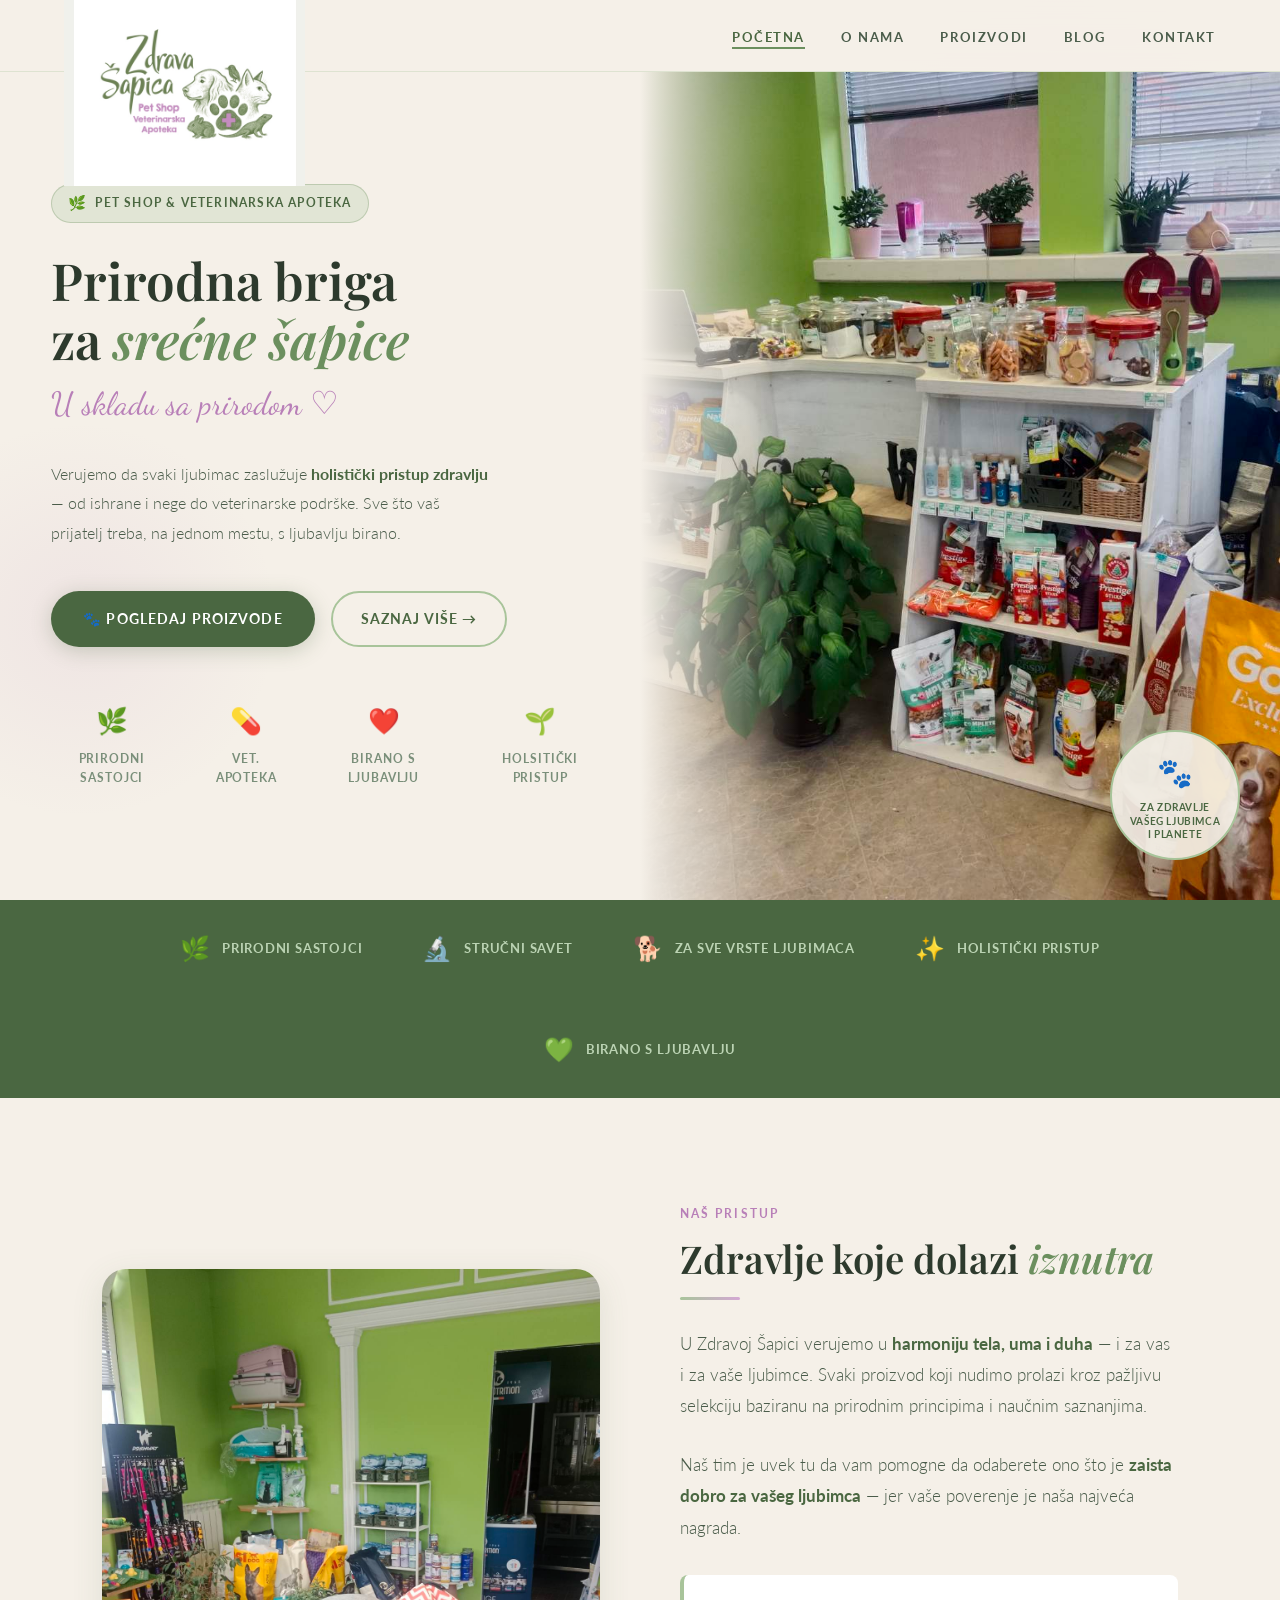
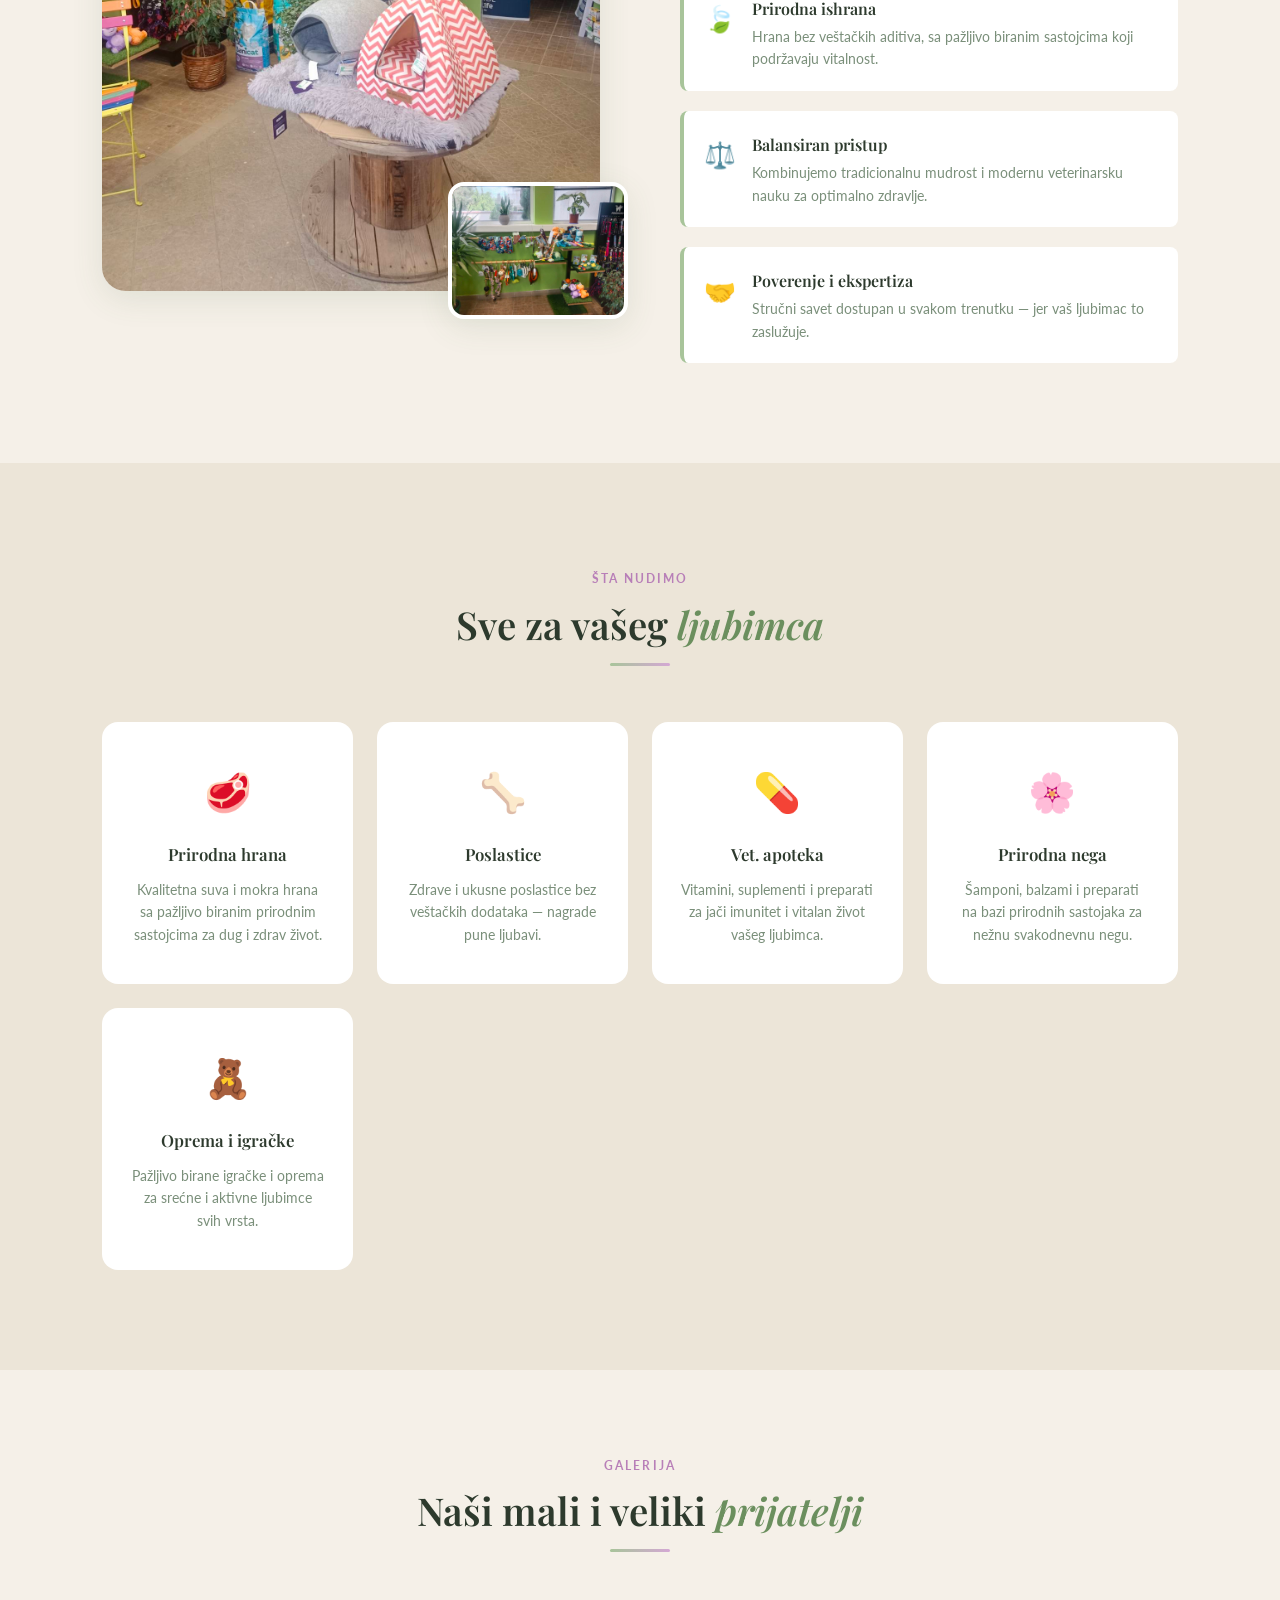
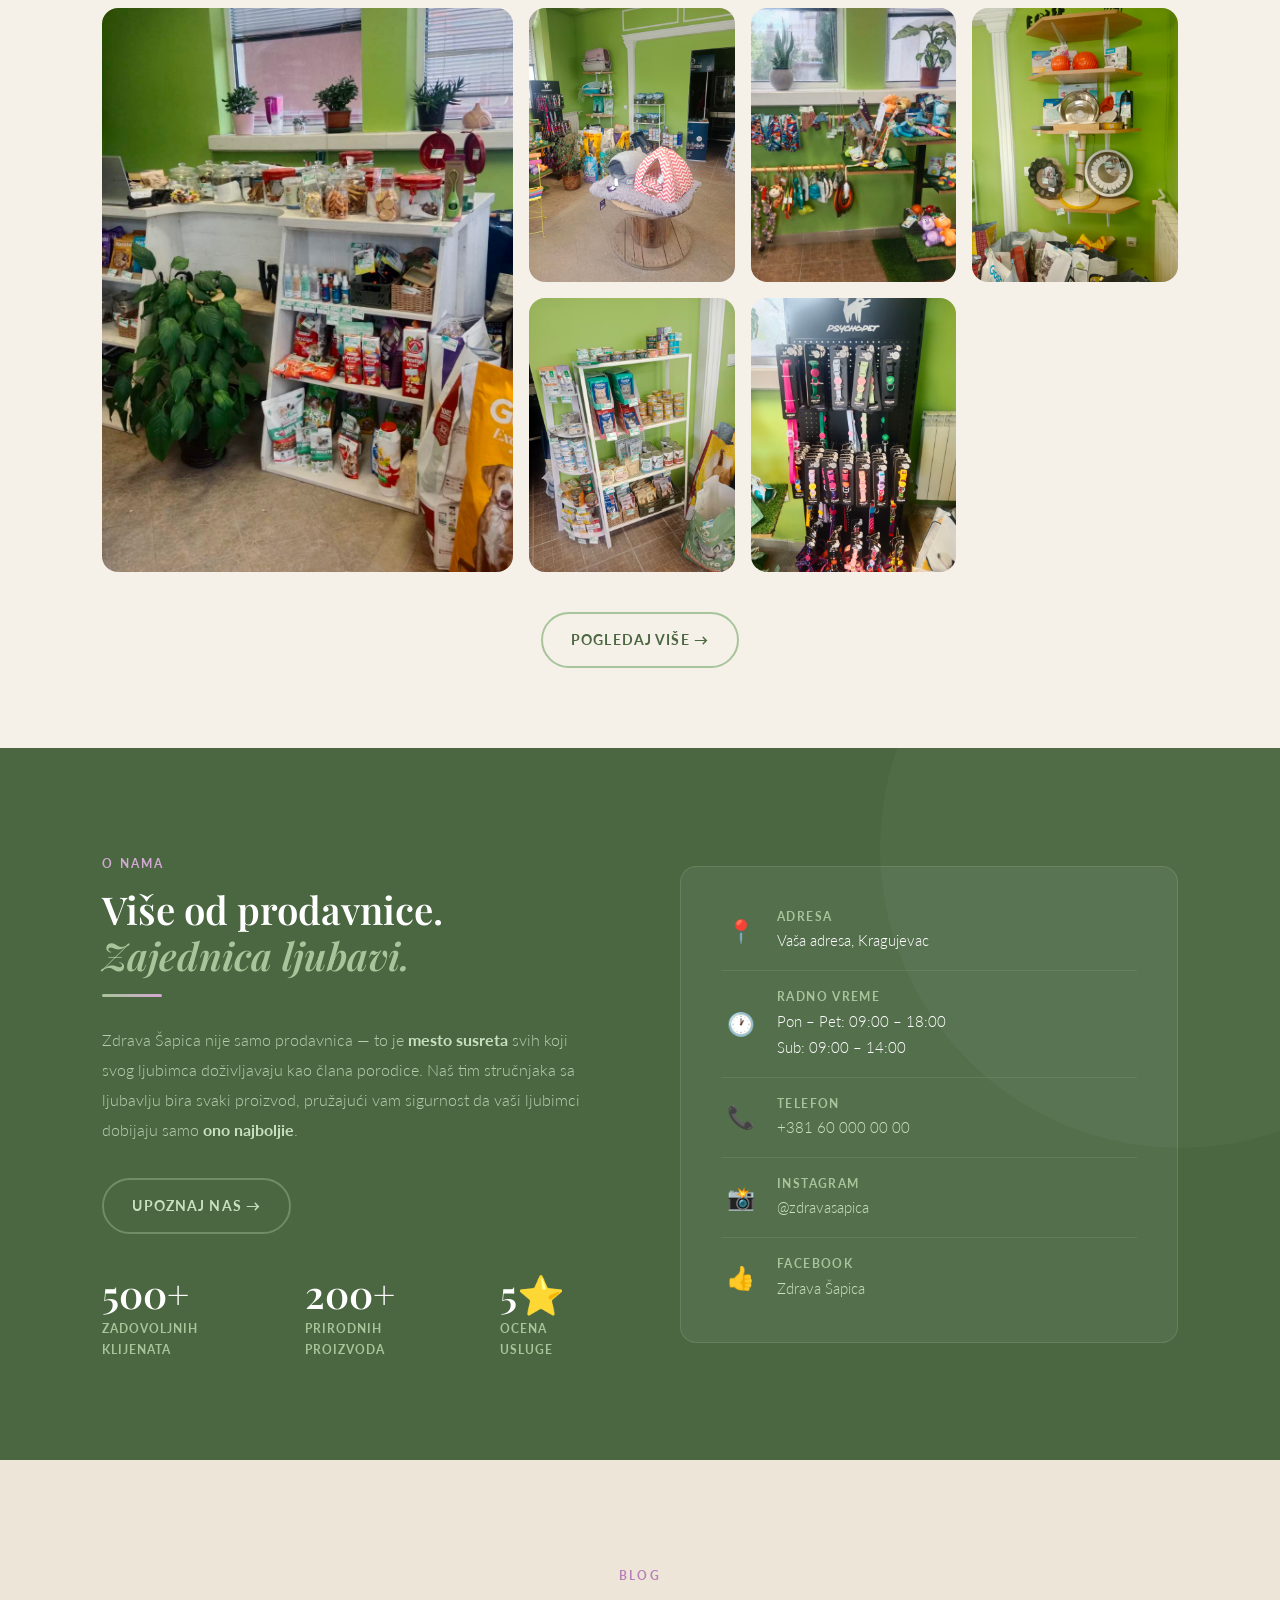
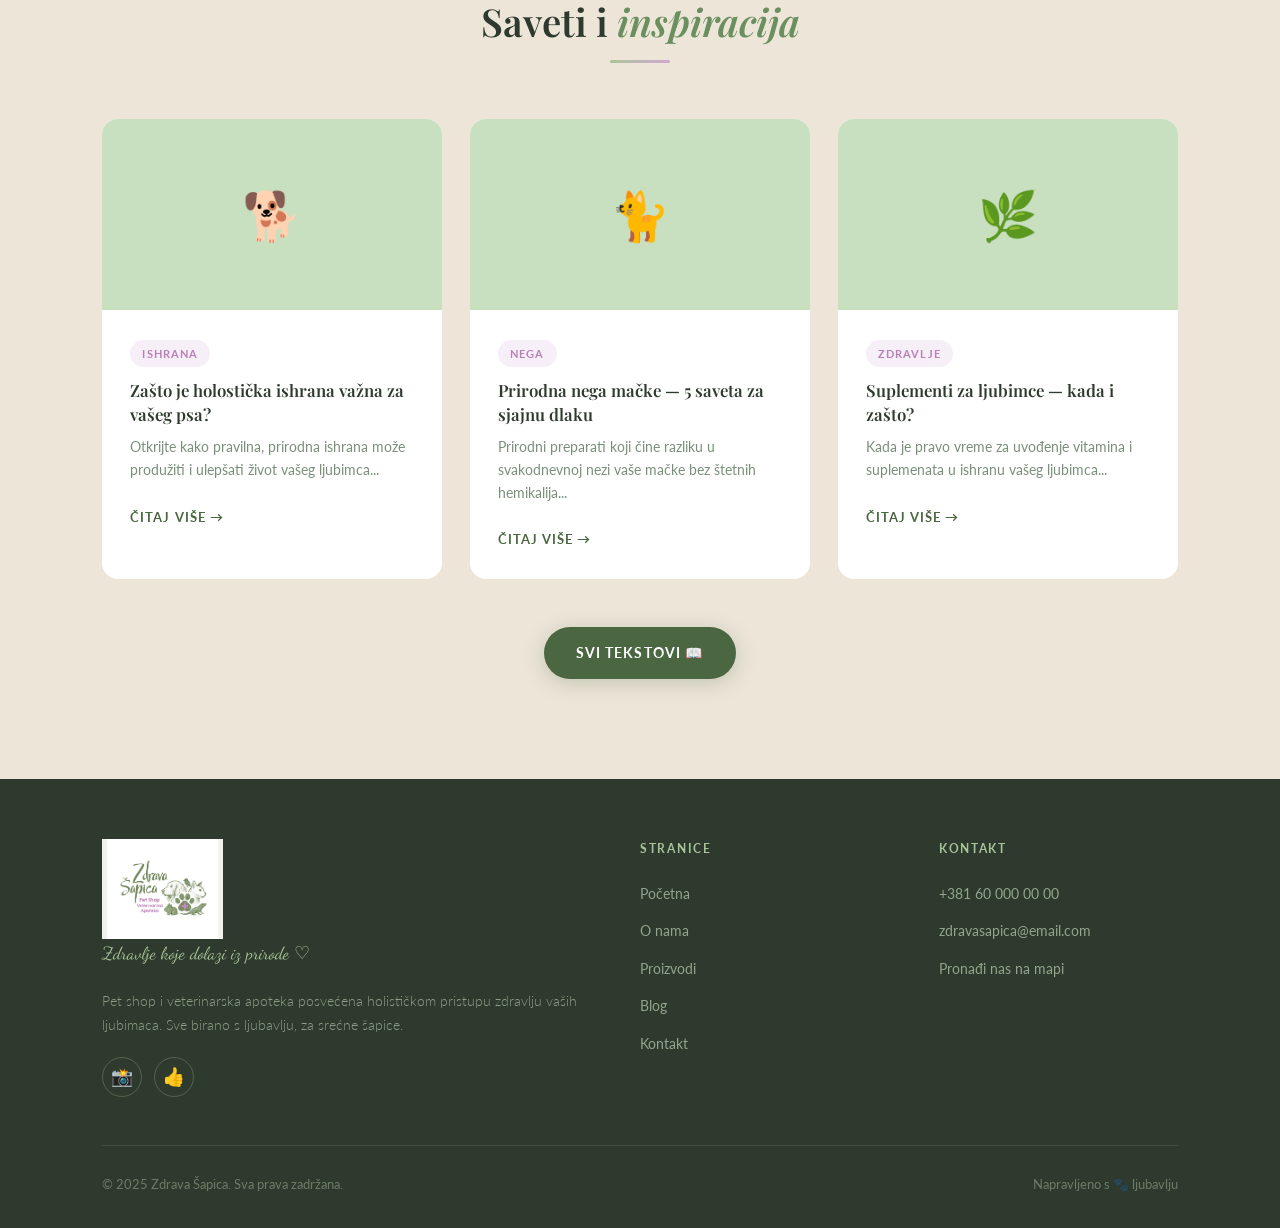
==== index.html @ 9ca1bb59 "prvi sajt" ====
<!DOCTYPE html>
<html lang="sr">
<head>
  <meta charset="UTF-8" />
  <meta name="viewport" content="width=device-width, initial-scale=1.0" />
  <title>Zdrava Šapica – Pet Shop & Veterinarska Apoteka</title>
  <link rel="preconnect" href="https://fonts.googleapis.com" />
  <link rel="preconnect" href="https://fonts.gstatic.com" crossorigin />
  <link href="https://fonts.googleapis.com/css2?family=Playfair+Display:ital,wght@0,400;0,600;1,400&family=Lato:wght@300;400;700&family=Dancing+Script:wght@500&display=swap" rel="stylesheet" />
  <link rel="stylesheet" href="./css/index.css" />
  
</head>
<body>
 
  <!-- NAVIGATION -->
  <nav id="navbar">
    <a href="index.html" class="nav-logo">
      <img src="slike/logo.png" alt="Zdrava Šapica logo" />
    </a>
    <ul class="nav-links" id="navLinks">
      <li><a href="index.html" class="active">Početna</a></li>
      <li><a href="o-nama.html">O nama</a></li>
      <li><a href="proizvodi.html">Proizvodi</a></li>
      <li><a href="blog.html">Blog</a></li>
      <li><a href="kontakt.html">Kontakt</a></li>
    </ul>
    <div class="nav-burger" id="navBurger" aria-label="Meni">
      <span></span><span></span><span></span>
    </div>
  </nav>
 
  <!-- HERO -->
  <section class="hero">
    <div class="hero-bg-deco"></div>
    <div class="hero-left">
      <div class="hero-badge">Pet Shop & Veterinarska Apoteka</div>
      <h1 class="hero-title">
        Prirodna briga<br/>za <em>srećne šapice</em>
      </h1>
      <p class="hero-subtitle-script">U skladu sa prirodom ♡</p>
      <p class="hero-desc">
        Verujemo da svaki ljubimac zaslužuje <strong>holistički pristup zdravlju</strong> — od ishrane i nege do veterinarske podrške. Sve što vaš prijatelj treba, na jednom mestu, s ljubavlju birano.
      </p>
      <div class="hero-cta">
        <a href="proizvodi.html" class="btn-primary">🐾 Pogledaj proizvode</a>
        <a href="o-nama.html" class="btn-secondary">Saznaj više →</a>
      </div>
      <div class="hero-trust">
        <div class="trust-item"><div class="trust-icon">🌿</div><div class="trust-label">Prirodni sastojci</div></div>
        <div class="trust-item"><div class="trust-icon">💊</div><div class="trust-label">Vet. apoteka</div></div>
        <div class="trust-item"><div class="trust-icon">❤️</div><div class="trust-label">Birano s ljubavlju</div></div>
        <div class="trust-item"><div class="trust-icon">🌱</div><div class="trust-label">Holsitički pristup</div></div>
      </div>
    </div>
    <div class="hero-right">
      <img src="slike/slika1.jpeg" alt="Zdrava Šapica prodavnica" />
      <div class="hero-right-overlay"></div>
      <div class="hero-stamp">
        <div class="stamp-icon">🐾</div>
        <p>Za zdravlje vašeg ljubimca i planete</p>
      </div>
    </div>
  </section>
 
  <!-- FEATURES STRIP -->
  <div class="features-strip">
    <div class="feature-item"><span class="fi-icon">🌿</span><p>Prirodni sastojci</p></div>
    <div class="feature-item"><span class="fi-icon">🔬</span><p>Stručni savet</p></div>
    <div class="feature-item"><span class="fi-icon">🐕</span><p>Za sve vrste ljubimaca</p></div>
    <div class="feature-item"><span class="fi-icon">✨</span><p>Holistički pristup</p></div>
    <div class="feature-item"><span class="fi-icon">💚</span><p>Birano s ljubavlju</p></div>
  </div>
 
  <!-- HOLISTIC SECTION -->
  <section class="holistic">
    <div class="holistic-grid">
      <div class="holistic-visual reveal">
        <div class="holistic-deco-circle"></div>
        <div class="holistic-img-main">
          <img src="slike/slika2.jpeg" alt="Holistički pristup" />
        </div>
        <div class="holistic-img-accent">
          <img src="slike/slika3.jpeg" alt="Prirodna hrana za ljubimce" />
        </div>
      </div>
      <div class="holistic-text reveal">
        <div class="section-header" style="text-align:left; margin-bottom:0;">
          <span class="section-tag">Naš pristup</span>
          <h2 class="section-title">Zdravlje koje dolazi <em>iznutra</em></h2>
          <div class="section-divider" style="margin:16px 0 0;"></div>
        </div>
        <p class="holistic-intro">
          U Zdravoj Šapici verujemo u <strong>harmoniju tela, uma i duha</strong> — i za vas i za vaše ljubimce. Svaki proizvod koji nudimo prolazi kroz pažljivu selekciju baziranu na prirodnim principima i naučnim saznanjima.
        </p>
        <p class="holistic-intro" style="margin-top: 0;">
          Naš tim je uvek tu da vam pomogne da odaberete ono što je <strong>zaista dobro za vašeg ljubimca</strong> — jer vaše poverenje je naša najveća nagrada.
        </p>
        <div class="holistic-pillars">
          <div class="pillar">
            <div class="pillar-icon">🍃</div>
            <div>
              <h4>Prirodna ishrana</h4>
              <p>Hrana bez veštačkih aditiva, sa pažljivo biranim sastojcima koji podržavaju vitalnost.</p>
            </div>
          </div>
          <div class="pillar">
            <div class="pillar-icon">⚖️</div>
            <div>
              <h4>Balansiran pristup</h4>
              <p>Kombinujemo tradicionalnu mudrost i modernu veterinarsku nauku za optimalno zdravlje.</p>
            </div>
          </div>
          <div class="pillar">
            <div class="pillar-icon">🤝</div>
            <div>
              <h4>Poverenje i ekspertiza</h4>
              <p>Stručni savet dostupan u svakom trenutku — jer vaš ljubimac to zaslužuje.</p>
            </div>
          </div>
        </div>
      </div>
    </div>
  </section>
 
  <!-- SERVICES -->
  <section class="services">
    <div class="services-inner">
      <div class="section-header reveal">
        <span class="section-tag">Šta nudimo</span>
        <h2 class="section-title">Sve za vašeg <em>ljubimca</em></h2>
        <div class="section-divider"></div>
      </div>
      <div class="services-grid">
        <div class="service-card reveal">
          <div class="service-icon">🥩</div>
          <h3>Prirodna hrana</h3>
          <p>Kvalitetna suva i mokra hrana sa pažljivo biranim prirodnim sastojcima za dug i zdrav život.</p>
        </div>
        <div class="service-card reveal">
          <div class="service-icon">🦴</div>
          <h3>Poslastice</h3>
          <p>Zdrave i ukusne poslastice bez veštačkih dodataka — nagrade pune ljubavi.</p>
        </div>
        <div class="service-card reveal">
          <div class="service-icon">💊</div>
          <h3>Vet. apoteka</h3>
          <p>Vitamini, suplementi i preparati za jači imunitet i vitalan život vašeg ljubimca.</p>
        </div>
        <div class="service-card reveal">
          <div class="service-icon">🌸</div>
          <h3>Prirodna nega</h3>
          <p>Šamponi, balzami i preparati na bazi prirodnih sastojaka za nežnu svakodnevnu negu.</p>
        </div>
        <div class="service-card reveal">
          <div class="service-icon">🧸</div>
          <h3>Oprema i igračke</h3>
          <p>Pažljivo birane igračke i oprema za srećne i aktivne ljubimce svih vrsta.</p>
        </div>
      </div>
    </div>
  </section>
 
  <!-- GALLERY STRIP -->
  <section class="gallery-strip">
    <div class="gallery-strip-inner">
      <div class="section-header reveal">
        <span class="section-tag">Galerija</span>
        <h2 class="section-title">Naši mali i veliki <em>prijatelji</em></h2>
        <div class="section-divider"></div>
      </div>
      <div class="gallery-grid">
        <div class="gallery-item"><img src="slike/slika1.jpeg" alt="Ljubimac 1" /></div>
        <div class="gallery-item"><img src="slike/slika2.jpeg" alt="Ljubimac 2" /></div>
        <div class="gallery-item"><img src="slike/slika3.jpeg" alt="Ljubimac 3" /></div>
        <div class="gallery-item"><img src="slike/slika4.jpeg" alt="Ljubimac 4" /></div>
        <div class="gallery-item"><img src="slike/slika5.jpeg" alt="Ljubimac 5" /></div>
        <div class="gallery-item"><img src="slike/slika6.jpeg" alt="Ljubimac 6" /></div>
      </div>
      <div class="gallery-cta">
        <a href="o-nama.html" class="btn-secondary">Pogledaj više →</a>
      </div>
    </div>
  </section>
 
  <!-- ABOUT PREVIEW -->
  <section class="about-preview">
    <div class="about-preview-inner">
      <div class="about-preview-text reveal">
        <div class="section-header" style="text-align:left; margin-bottom:0;">
          <span class="section-tag">O nama</span>
          <h2 class="section-title" style="color:white;">Više od prodavnice.<br/><em style="color:var(--green-light);">Zajednica ljubavi.</em></h2>
          <div class="section-divider" style="margin:16px 0 0; background:linear-gradient(to right, var(--green-light), var(--lila-light));"></div>
        </div>
        <p class="about-preview-body">
          Zdrava Šapica nije samo prodavnica — to je <strong>mesto susreta</strong> svih koji svog ljubimca doživljavaju kao člana porodice. Naš tim stručnjaka sa ljubavlju bira svaki proizvod, pružajući vam sigurnost da vaši ljubimci dobijaju samo <strong>ono najboljie</strong>.
        </p>
        <a href="o-nama.html" class="btn-secondary" style="border-color:rgba(168,196,154,0.4); color:var(--mint);">Upoznaj nas →</a>
        <div class="about-stats">
          <div class="stat"><div class="stat-num">500+</div><div class="stat-label">Zadovoljnih klijenata</div></div>
          <div class="stat"><div class="stat-num">200+</div><div class="stat-label">Prirodnih proizvoda</div></div>
          <div class="stat"><div class="stat-num">5⭐</div><div class="stat-label">Ocena usluge</div></div>
        </div>
      </div>
      <div class="about-preview-contact reveal">
        <div class="contact-item">
          <div class="contact-icon">📍</div>
          <div class="contact-info">
            <div class="contact-label">Adresa</div>
            <div class="contact-value">Vaša adresa, Kragujevac</div>
          </div>
        </div>
        <div class="contact-item">
          <div class="contact-icon">🕐</div>
          <div class="contact-info">
            <div class="contact-label">Radno vreme</div>
            <div class="contact-value">Pon – Pet: 09:00 – 18:00<br/>Sub: 09:00 – 14:00</div>
          </div>
        </div>
        <div class="contact-item">
          <div class="contact-icon">📞</div>
          <div class="contact-info">
            <div class="contact-label">Telefon</div>
            <div class="contact-value"><a href="tel:+381600000000">+381 60 000 00 00</a></div>
          </div>
        </div>
        <div class="contact-item">
          <div class="contact-icon">📸</div>
          <div class="contact-info">
            <div class="contact-label">Instagram</div>
            <div class="contact-value"><a href="https://instagram.com/" target="_blank">@zdravasapica</a></div>
          </div>
        </div>
        <div class="contact-item">
          <div class="contact-icon">👍</div>
          <div class="contact-info">
            <div class="contact-label">Facebook</div>
            <div class="contact-value"><a href="https://facebook.com/" target="_blank">Zdrava Šapica</a></div>
          </div>
        </div>
      </div>
    </div>
  </section>
 
  <!-- BLOG PREVIEW -->
  <section class="blog-preview">
    <div class="blog-preview-inner">
      <div class="section-header reveal">
        <span class="section-tag">Blog</span>
        <h2 class="section-title">Saveti i <em>inspiracija</em></h2>
        <div class="section-divider"></div>
      </div>
      <div class="blog-grid">
        <div class="blog-card reveal">
          <div class="blog-card-img"><div class="blog-card-img-placeholder">🐕</div></div>
          <div class="blog-card-body">
            <span class="blog-tag">Ishrana</span>
            <h3>Zašto je holostička ishrana važna za vašeg psa?</h3>
            <p>Otkrijte kako pravilna, prirodna ishrana može produžiti i ulepšati život vašeg ljubimca...</p>
            <a href="blog.html" class="blog-read-more">Čitaj više →</a>
          </div>
        </div>
        <div class="blog-card reveal">
          <div class="blog-card-img"><div class="blog-card-img-placeholder">🐈</div></div>
          <div class="blog-card-body">
            <span class="blog-tag">Nega</span>
            <h3>Prirodna nega mačke — 5 saveta za sjajnu dlaku</h3>
            <p>Prirodni preparati koji čine razliku u svakodnevnoj nezi vaše mačke bez štetnih hemikalija...</p>
            <a href="blog.html" class="blog-read-more">Čitaj više →</a>
          </div>
        </div>
        <div class="blog-card reveal">
          <div class="blog-card-img"><div class="blog-card-img-placeholder">🌿</div></div>
          <div class="blog-card-body">
            <span class="blog-tag">Zdravlje</span>
            <h3>Suplementi za ljubimce — kada i zašto?</h3>
            <p>Kada je pravo vreme za uvođenje vitamina i suplemenata u ishranu vašeg ljubimca...</p>
            <a href="blog.html" class="blog-read-more">Čitaj više →</a>
          </div>
        </div>
      </div>
      <div class="blog-footer">
        <a href="blog.html" class="btn-primary">Svi tekstovi 📖</a>
      </div>
    </div>
  </section>
 
  <!-- FOOTER -->
  <footer>
    <div class="footer-inner">
      <div class="footer-brand">
        <div class="footer-logo"><img src="./slike/logo.png" alt="Zdrava Šapica" /></div>
        <p class="footer-tagline">Zdravlje koje dolazi iz prirode ♡</p>
        <p class="footer-desc">Pet shop i veterinarska apoteka posvećena holističkom pristupu zdravlju vaših ljubimaca. Sve birano s ljubavlju, za srećne šapice.</p>
        <div class="footer-social">
          <a href="https://instagram.com/" target="_blank" class="social-btn" title="Instagram">📸</a>
          <a href="https://facebook.com/" target="_blank" class="social-btn" title="Facebook">👍</a>
        </div>
      </div>
      <div class="footer-nav">
        <h4>Stranice</h4>
        <ul>
          <li><a href="index.html">Početna</a></li>
          <li><a href="o-nama.html">O nama</a></li>
          <li><a href="proizvodi.html">Proizvodi</a></li>
          <li><a href="blog.html">Blog</a></li>
          <li><a href="kontakt.html">Kontakt</a></li>
        </ul>
      </div>
      <div class="footer-nav">
        <h4>Kontakt</h4>
        <ul>
          <li><a href="tel:+381600000000">+381 60 000 00 00</a></li>
          <li><a href="mailto:zdravasapica@email.com">zdravasapica@email.com</a></li>
          <li><a href="kontakt.html">Pronađi nas na mapi</a></li>
        </ul>
      </div>
    </div>
    <div class="footer-bottom">
      <p>© 2025 Zdrava Šapica. Sva prava zadržana.</p>
      <p>Napravljeno s 🐾 ljubavlju</p>
    </div>
  </footer>
 
  <script>
    // Navbar scroll effect
    const navbar = document.getElementById('navbar');
    window.addEventListener('scroll', () => {
      navbar.classList.toggle('scrolled', window.scrollY > 20);
    });
 
    // Mobile burger menu
    const burger = document.getElementById('navBurger');
    const navLinks = document.getElementById('navLinks');
    burger.addEventListener('click', () => {
      navLinks.classList.toggle('open');
    });
 
    // Scroll reveal
    const reveals = document.querySelectorAll('.reveal');
    const observer = new IntersectionObserver((entries) => {
      entries.forEach(entry => {
        if (entry.isIntersecting) {
          entry.target.classList.add('visible');
          observer.unobserve(entry.target);
        }
      });
    }, { threshold: 0.12 });
    reveals.forEach(el => observer.observe(el));
  </script>
</body>
</html>
---- css/index.css ----
:root {
    --green-dark:   #4a6741;
    --green-mid:    #6b8f5e;
    --green-light:  #a8c49a;
    --mint:         #c8dfc0;
    --cream:        #f5f0e8;
    --cream-dark:   #ece5d8;
    --lila:         #b87fb8;
    --lila-light:   #d4a8d4;
    --text-dark:    #2d3a2d;
    --text-mid:     #4a5c4a;
    --text-light:   #7a8f7a;
    --white:        #ffffff;
    --shadow:       0 8px 32px rgba(74,103,65,0.12);
    --radius:       16px;
    --radius-sm:    8px;
  }

  /* ===== RESET & BASE ===== */
  *, *::before, *::after { box-sizing: border-box; margin: 0; padding: 0; }
  html { scroll-behavior: smooth; }
  body {
    font-family: 'Lato', sans-serif;
    background: var(--cream);
    color: var(--text-dark);
    line-height: 1.7;
    overflow-x: hidden;
  }
  img { max-width: 100%; display: block; }
  a { text-decoration: none; color: inherit; }

  /* ===== NAVIGATION ===== */
  nav {
    position: fixed; top: 0; left: 0; right: 0; z-index: 100;
    background: rgba(245,240,232,0.95);
    backdrop-filter: blur(12px);
    border-bottom: 1px solid rgba(168,196,154,0.3);
    padding: 0 5%;
    display: flex; align-items: center; justify-content: space-between;
    height: 72px;
    transition: box-shadow 0.3s;
  }
  nav.scrolled { box-shadow: var(--shadow); }
  .nav-logo img { margin-top: 100px; height: 200px; width: auto;  }
  .nav-links {
    display: flex; gap: 36px; list-style: none;
  }
  .nav-links a {
    font-family: 'Lato', sans-serif;
    font-weight: 700;
    font-size: 0.82rem;
    letter-spacing: 0.12em;
    text-transform: uppercase;
    color: var(--text-mid);
    position: relative;
    padding-bottom: 4px;
    transition: color 0.3s;
  }
  .nav-links a::after {
    content: '';
    position: absolute; bottom: 0; left: 0; width: 0; height: 2px;
    background: var(--lila);
    transition: width 0.3s;
  }
  .nav-links a:hover { color: var(--green-dark); }
  .nav-links a:hover::after { width: 100%; }
  .nav-links a.active { color: var(--green-dark); }
  .nav-links a.active::after { width: 100%; background: var(--green-mid); }
  .nav-burger { display: none; cursor: pointer; flex-direction: column; gap: 5px; }
  .nav-burger span { display: block; width: 24px; height: 2px; background: var(--green-dark); transition: all 0.3s; }

  /* ===== HERO ===== */
  .hero {
    min-height: 100vh;
    display: grid;
    grid-template-columns: 1fr 1fr;
    padding-top: 72px;
    position: relative;
    overflow: hidden;
  }
  .hero-bg-deco {
    position: absolute; inset: 0; pointer-events: none; z-index: 0;
  }
  .hero-bg-deco::before {
    content: '';
    position: absolute; top: -80px; right: -80px;
    width: 600px; height: 600px;
    border-radius: 50%;
    background: radial-gradient(circle, rgba(168,196,154,0.18) 0%, transparent 70%);
  }
  .hero-bg-deco::after {
    content: '';
    position: absolute; bottom: 80px; left: -120px;
    width: 400px; height: 400px;
    border-radius: 50%;
    background: radial-gradient(circle, rgba(184,127,184,0.1) 0%, transparent 70%);
  }

  .hero-left {
    display: flex; flex-direction: column; justify-content: center;
    padding: 80px 6% 80px 8%;
    position: relative; z-index: 1;
  }
  .hero-badge {
    display: inline-flex; align-items: center; gap: 8px;
    background: rgba(168,196,154,0.25);
    border: 1px solid rgba(107,143,94,0.3);
    border-radius: 50px;
    padding: 6px 16px;
    font-size: 0.75rem;
    font-weight: 700;
    letter-spacing: 0.1em;
    text-transform: uppercase;
    color: var(--green-dark);
    margin-bottom: 28px;
    width: fit-content;
    animation: fadeInUp 0.8s ease both;
  }
  .hero-badge::before { content: '🌿'; font-size: 0.9rem; }

  .hero-title {
    font-family: 'Playfair Display', serif;
    font-size: clamp(2.4rem, 4vw, 3.6rem);
    font-weight: 600;
    line-height: 1.15;
    color: var(--text-dark);
    margin-bottom: 8px;
    animation: fadeInUp 0.8s 0.1s ease both;
  }
  .hero-title em {
    font-style: italic;
    color: var(--green-mid);
  }
  .hero-subtitle-script {
    font-family: 'Dancing Script', cursive;
    font-size: clamp(1.5rem, 2.5vw, 2.1rem);
    color: var(--lila);
    margin-bottom: 28px;
    animation: fadeInUp 0.8s 0.2s ease both;
  }
  .hero-desc {
    font-size: 1.02rem;
    color: var(--text-mid);
    max-width: 440px;
    line-height: 1.8;
    margin-bottom: 44px;
    font-weight: 300;
    animation: fadeInUp 0.8s 0.3s ease both;
  }
  .hero-desc strong { font-weight: 700; color: var(--green-dark); }

  .hero-cta {
    display: flex; gap: 16px; flex-wrap: wrap;
    animation: fadeInUp 0.8s 0.4s ease both;
  }
  .btn-primary {
    display: inline-flex; align-items: center; gap: 8px;
    background: var(--green-dark);
    color: var(--white);
    padding: 14px 32px;
    border-radius: 50px;
    font-weight: 700;
    font-size: 0.88rem;
    letter-spacing: 0.08em;
    text-transform: uppercase;
    transition: background 0.3s, transform 0.2s, box-shadow 0.3s;
    box-shadow: 0 4px 20px rgba(74,103,65,0.25);
  }
  .btn-primary:hover {
    background: var(--green-mid);
    transform: translateY(-2px);
    box-shadow: 0 8px 28px rgba(74,103,65,0.3);
  }
  .btn-secondary {
    display: inline-flex; align-items: center; gap: 8px;
    background: transparent;
    color: var(--green-dark);
    padding: 14px 28px;
    border-radius: 50px;
    font-weight: 700;
    font-size: 0.88rem;
    letter-spacing: 0.08em;
    text-transform: uppercase;
    border: 2px solid var(--green-light);
    transition: all 0.3s;
  }
  .btn-secondary:hover {
    background: var(--mint);
    border-color: var(--green-mid);
  }

  .hero-trust {
    display: flex; gap: 32px; margin-top: 52px;
    animation: fadeInUp 0.8s 0.5s ease both;
  }
  .trust-item {
    display: flex; flex-direction: column; align-items: center; gap: 6px;
    text-align: center;
  }
  .trust-icon { font-size: 1.6rem; }
  .trust-label {
    font-size: 0.72rem;
    font-weight: 700;
    letter-spacing: 0.08em;
    text-transform: uppercase;
    color: var(--text-light);
  }

  .hero-right {
    position: relative; overflow: hidden;
    animation: fadeIn 1s 0.3s ease both;
  }
  .hero-right img {
    width: 100%; height: 100%;
    object-fit: cover;
  }
  .hero-right-overlay {
    position: absolute; inset: 0;
    background: linear-gradient(to right, var(--cream) 0%, transparent 25%);
  }
  .hero-stamp {
    position: absolute; bottom: 40px; right: 40px;
    width: 130px; height: 130px;
    background: rgba(245,240,232,0.92);
    border-radius: 50%;
    border: 2px solid var(--green-light);
    display: flex; flex-direction: column; align-items: center; justify-content: center;
    text-align: center;
    padding: 16px;
    box-shadow: var(--shadow);
  }
  .hero-stamp .stamp-icon { font-size: 1.8rem; margin-bottom: 4px; }
  .hero-stamp p { font-size: 0.62rem; font-weight: 700; letter-spacing: 0.06em; text-transform: uppercase; color: var(--green-dark); line-height: 1.4; }

  /* ===== FEATURES STRIP ===== */
  .features-strip {
    background: var(--green-dark);
    padding: 28px 8%;
    display: flex; justify-content: center; gap: 60px;
    flex-wrap: wrap;
  }
  .feature-item {
    display: flex; align-items: center; gap: 12px;
    color: var(--mint);
  }
  .feature-item .fi-icon { font-size: 1.5rem; }
  .feature-item p {
    font-size: 0.82rem; font-weight: 700;
    letter-spacing: 0.06em; text-transform: uppercase;
    color: rgba(200,223,192,0.9);
  }

  /* ===== SECTION HEADER ===== */
  .section-header {
    text-align: center;
    margin-bottom: 56px;
  }
  .section-tag {
    display: inline-block;
    font-size: 0.72rem;
    font-weight: 700;
    letter-spacing: 0.18em;
    text-transform: uppercase;
    color: var(--lila);
    margin-bottom: 12px;
  }
  .section-title {
    font-family: 'Playfair Display', serif;
    font-size: clamp(1.8rem, 3vw, 2.6rem);
    font-weight: 600;
    color: var(--text-dark);
    line-height: 1.2;
  }
  .section-title em { font-style: italic; color: var(--green-mid); }
  .section-divider {
    width: 60px; height: 3px;
    background: linear-gradient(to right, var(--green-light), var(--lila-light));
    margin: 16px auto 0;
    border-radius: 2px;
  }

  /* ===== HOLISTIC SECTION ===== */
  .holistic {
    padding: 100px 8%;
    background: var(--cream);
  }
  .holistic-grid {
    display: grid;
    grid-template-columns: 1fr 1fr;
    gap: 80px;
    align-items: center;
    max-width: 1200px;
    margin: 0 auto;
  }
  .holistic-visual {
    position: relative;
  }
  .holistic-img-main {
    border-radius: 24px;
    overflow: hidden;
    box-shadow: var(--shadow);
    aspect-ratio: 4/5;
  }
  .holistic-img-main img {
    width: 100%; height: 100%; object-fit: cover;
  }
  .holistic-img-accent {
    position: absolute; bottom: -28px; right: -28px;
    width: 180px; border-radius: 16px;
    overflow: hidden;
    box-shadow: var(--shadow);
    border: 4px solid var(--white);
  }
  .holistic-img-accent img { width: 100%; }
  .holistic-deco-circle {
    position: absolute; top: -20px; left: -20px;
    width: 120px; height: 120px;
    border-radius: 50%;
    background: var(--mint);
    opacity: 0.5;
    z-index: -1;
  }

  .holistic-text {}
  .holistic-text .section-header { text-align: left; margin-bottom: 28px; }
  .holistic-text .section-divider { margin: 16px 0 0; }
  .holistic-intro {
    font-size: 1.05rem;
    color: var(--text-mid);
    line-height: 1.85;
    margin: 28px 0;
    font-weight: 300;
  }
  .holistic-intro strong { color: var(--green-dark); font-weight: 700; }

  .holistic-pillars {
    display: flex; flex-direction: column; gap: 20px;
    margin-top: 32px;
  }
  .pillar {
    display: flex; align-items: flex-start; gap: 16px;
    padding: 20px;
    background: var(--white);
    border-radius: var(--radius-sm);
    border-left: 4px solid var(--green-light);
    transition: border-color 0.3s, box-shadow 0.3s;
  }
  .pillar:hover { border-color: var(--green-mid); box-shadow: var(--shadow); }
  .pillar-icon { font-size: 1.6rem; flex-shrink: 0; margin-top: 2px; }
  .pillar h4 {
    font-family: 'Playfair Display', serif;
    font-size: 1rem;
    font-weight: 600;
    color: var(--text-dark);
    margin-bottom: 4px;
  }
  .pillar p { font-size: 0.88rem; color: var(--text-light); line-height: 1.6; }

  /* ===== SERVICES ===== */
  .services {
    padding: 100px 8%;
    background: var(--cream-dark);
  }
  .services-inner { max-width: 1200px; margin: 0 auto; }
  .services-grid {
    display: grid;
    grid-template-columns: repeat(auto-fit, minmax(200px, 1fr));
    gap: 24px;
  }
  .service-card {
    background: var(--white);
    border-radius: var(--radius);
    padding: 36px 28px;
    text-align: center;
    border: 1px solid transparent;
    transition: all 0.35s;
    position: relative; overflow: hidden;
  }
  .service-card::before {
    content: '';
    position: absolute; bottom: 0; left: 0; right: 0; height: 3px;
    background: linear-gradient(to right, var(--green-light), var(--lila-light));
    transform: scaleX(0);
    transition: transform 0.3s;
  }
  .service-card:hover { transform: translateY(-6px); box-shadow: var(--shadow); border-color: var(--mint); }
  .service-card:hover::before { transform: scaleX(1); }
  .service-icon { font-size: 2.4rem; margin-bottom: 16px; }
  .service-card h3 {
    font-family: 'Playfair Display', serif;
    font-size: 1.05rem;
    font-weight: 600;
    color: var(--text-dark);
    margin-bottom: 10px;
  }
  .service-card p { font-size: 0.86rem; color: var(--text-light); line-height: 1.65; }

  /* ===== GALLERY STRIP ===== */
  .gallery-strip {
    padding: 80px 8%;
    background: var(--cream);
  }
  .gallery-strip-inner { max-width: 1200px; margin: 0 auto; }
  .gallery-grid {
    display: grid;
    grid-template-columns: 2fr 1fr 1fr 1fr;
    grid-template-rows: auto auto;
    gap: 16px;
    margin-top: 48px;
  }
  .gallery-item {
    border-radius: var(--radius);
    overflow: hidden;
    position: relative;
  }
  .gallery-item img {
    width: 100%; height: 100%; object-fit: cover;
    transition: transform 0.5s ease;
  }
  .gallery-item:hover img { transform: scale(1.05); }
  .gallery-item:first-child {
    grid-row: span 2;
    min-height: 400px;
  }
  .gallery-item:not(:first-child) { min-height: 180px; }
  .gallery-cta { text-align: center; margin-top: 40px; }

  /* ===== ABOUT PREVIEW ===== */
  .about-preview {
    padding: 100px 8%;
    background: var(--green-dark);
    position: relative; overflow: hidden;
  }
  .about-preview::before {
    content: '';
    position: absolute; top: -200px; right: -200px;
    width: 600px; height: 600px; border-radius: 50%;
    background: rgba(255,255,255,0.03);
  }
  .about-preview-inner {
    max-width: 1200px; margin: 0 auto;
    display: grid; grid-template-columns: 1fr 1fr;
    gap: 80px; align-items: center;
  }
  .about-preview-text {}
  .about-preview-text .section-tag { color: var(--lila-light); }
  .about-preview-text .section-title { color: var(--white); }
  .about-preview-text .section-divider { margin: 16px 0 0; }
  .about-preview-body {
    color: rgba(200,223,192,0.85);
    font-size: 1.02rem;
    line-height: 1.85;
    font-weight: 300;
    margin-top: 28px;
    margin-bottom: 32px;
  }
  .about-preview-body strong { color: var(--mint); font-weight: 700; }
  .about-stats {
    display: flex; gap: 40px; margin-top: 40px;
  }
  .stat { text-align: left; }
  .stat-num {
    font-family: 'Playfair Display', serif;
    font-size: 2.4rem;
    font-weight: 600;
    color: var(--white);
    line-height: 1;
  }
  .stat-label {
    font-size: 0.78rem;
    font-weight: 700;
    letter-spacing: 0.08em;
    text-transform: uppercase;
    color: var(--green-light);
    margin-top: 6px;
  }

  .about-preview-contact {
    background: rgba(255,255,255,0.06);
    border-radius: var(--radius);
    padding: 40px;
    border: 1px solid rgba(168,196,154,0.2);
  }
  .contact-item {
    display: flex; align-items: center; gap: 16px;
    padding: 16px 0;
    border-bottom: 1px solid rgba(168,196,154,0.15);
  }
  .contact-item:last-child { border-bottom: none; padding-bottom: 0; }
  .contact-item:first-child { padding-top: 0; }
  .contact-icon { font-size: 1.4rem; width: 40px; text-align: center; flex-shrink: 0; }
  .contact-info { }
  .contact-label {
    font-size: 0.72rem;
    font-weight: 700;
    letter-spacing: 0.12em;
    text-transform: uppercase;
    color: var(--green-light);
    margin-bottom: 2px;
  }
  .contact-value {
    font-size: 0.95rem;
    color: var(--white);
    font-weight: 300;
  }
  .contact-value a { color: var(--mint); transition: color 0.3s; }
  .contact-value a:hover { color: var(--lila-light); }

  /* ===== BLOG PREVIEW ===== */
  .blog-preview {
    padding: 100px 8%;
    background: var(--cream-dark);
  }
  .blog-preview-inner { max-width: 1200px; margin: 0 auto; }
  .blog-grid {
    display: grid;
    grid-template-columns: repeat(3, 1fr);
    gap: 28px;
    margin-top: 16px;
  }
  .blog-card {
    background: var(--white);
    border-radius: var(--radius);
    overflow: hidden;
    transition: transform 0.3s, box-shadow 0.3s;
  }
  .blog-card:hover { transform: translateY(-6px); box-shadow: var(--shadow); }
  .blog-card-img {
    aspect-ratio: 16/9;
    overflow: hidden;
    background: var(--mint);
    display: flex; align-items: center; justify-content: center;
  }
  .blog-card-img img { width: 100%; height: 100%; object-fit: cover; transition: transform 0.5s; }
  .blog-card:hover .blog-card-img img { transform: scale(1.06); }
  .blog-card-img-placeholder { font-size: 3rem; }
  .blog-card-body { padding: 28px; }
  .blog-tag {
    display: inline-block;
    background: rgba(184,127,184,0.12);
    color: var(--lila);
    font-size: 0.7rem;
    font-weight: 700;
    letter-spacing: 0.1em;
    text-transform: uppercase;
    padding: 4px 12px;
    border-radius: 50px;
    margin-bottom: 12px;
  }
  .blog-card h3 {
    font-family: 'Playfair Display', serif;
    font-size: 1.05rem;
    font-weight: 600;
    color: var(--text-dark);
    line-height: 1.4;
    margin-bottom: 10px;
  }
  .blog-card p { font-size: 0.86rem; color: var(--text-light); line-height: 1.65; margin-bottom: 20px; }
  .blog-read-more {
    display: inline-flex; align-items: center; gap: 6px;
    font-size: 0.8rem; font-weight: 700;
    letter-spacing: 0.08em; text-transform: uppercase;
    color: var(--green-dark);
    transition: gap 0.3s;
  }
  .blog-read-more:hover { gap: 10px; color: var(--green-mid); }

  .blog-footer { text-align: center; margin-top: 48px; }

  /* ===== FOOTER ===== */
  footer {
    background: var(--text-dark);
    padding: 60px 8% 32px;
  }
  .footer-inner {
    max-width: 1200px; margin: 0 auto;
    display: grid; grid-template-columns: 2fr 1fr 1fr; gap: 60px;
    padding-bottom: 48px;
    border-bottom: 1px solid rgba(168,196,154,0.15);
  }
  .footer-brand {}
  .footer-logo img {
    height: 100px; width: auto;
    
  }
  .footer-tagline {
    font-family: 'Dancing Script', cursive;
    font-size: 1.1rem;
    color: var(--green-light);
    margin-bottom: 20px;
  }
  .footer-desc { font-size: 0.88rem; color: rgba(200,223,192,0.6); line-height: 1.7; font-weight: 300; }

  .footer-nav h4 {
    font-size: 0.72rem;
    font-weight: 700;
    letter-spacing: 0.15em;
    text-transform: uppercase;
    color: var(--green-light);
    margin-bottom: 20px;
  }
  .footer-nav ul { list-style: none; display: flex; flex-direction: column; gap: 10px; }
  .footer-nav ul a {
    font-size: 0.9rem;
    color: rgba(200,223,192,0.65);
    transition: color 0.3s;
  }
  .footer-nav ul a:hover { color: var(--mint); }

  .footer-social { display: flex; gap: 12px; margin-top: 20px; }
  .social-btn {
    width: 40px; height: 40px;
    border-radius: 50%;
    border: 1px solid rgba(168,196,154,0.3);
    display: flex; align-items: center; justify-content: center;
    font-size: 1.1rem;
    color: var(--green-light);
    transition: all 0.3s;
  }
  .social-btn:hover { background: var(--green-mid); border-color: var(--green-mid); color: white; }

  .footer-bottom {
    max-width: 1200px; margin: 0 auto;
    display: flex; justify-content: space-between; align-items: center;
    padding-top: 28px;
    flex-wrap: wrap; gap: 12px;
  }
  .footer-bottom p { font-size: 0.8rem; color: rgba(200,223,192,0.4); }

  /* ===== ANIMATIONS ===== */
  @keyframes fadeInUp {
    from { opacity: 0; transform: translateY(24px); }
    to { opacity: 1; transform: translateY(0); }
  }
  @keyframes fadeIn {
    from { opacity: 0; }
    to { opacity: 1; }
  }

  .reveal {
    opacity: 0; transform: translateY(32px);
    transition: opacity 0.7s ease, transform 0.7s ease;
  }
  .reveal.visible { opacity: 1; transform: none; }

  /* ===== RESPONSIVE ===== */
  @media (max-width: 960px) {
    .hero { grid-template-columns: 1fr; }
    .hero-right { display: none; }
    .holistic-grid { grid-template-columns: 1fr; }
    .holistic-visual { display: none; }
    .about-preview-inner { grid-template-columns: 1fr; }
    .blog-grid { grid-template-columns: 1fr; }
    .footer-inner { grid-template-columns: 1fr; gap: 40px; }
    .gallery-grid { grid-template-columns: 1fr 1fr; }
    .gallery-item:first-child { grid-row: auto; }
  }
  @media (max-width: 680px) {
    .nav-links { display: none; }
    .nav-links.open {
      display: flex; flex-direction: column;
      position: fixed; top: 72px; left: 0; right: 0;
      background: var(--cream);
      padding: 24px 8%;
      gap: 20px;
      box-shadow: var(--shadow);
    }
    .nav-burger { display: flex; }
    .hero-trust { gap: 16px; }
    .about-stats { gap: 24px; }
    .features-strip { gap: 24px; padding: 24px 8%; }
  }
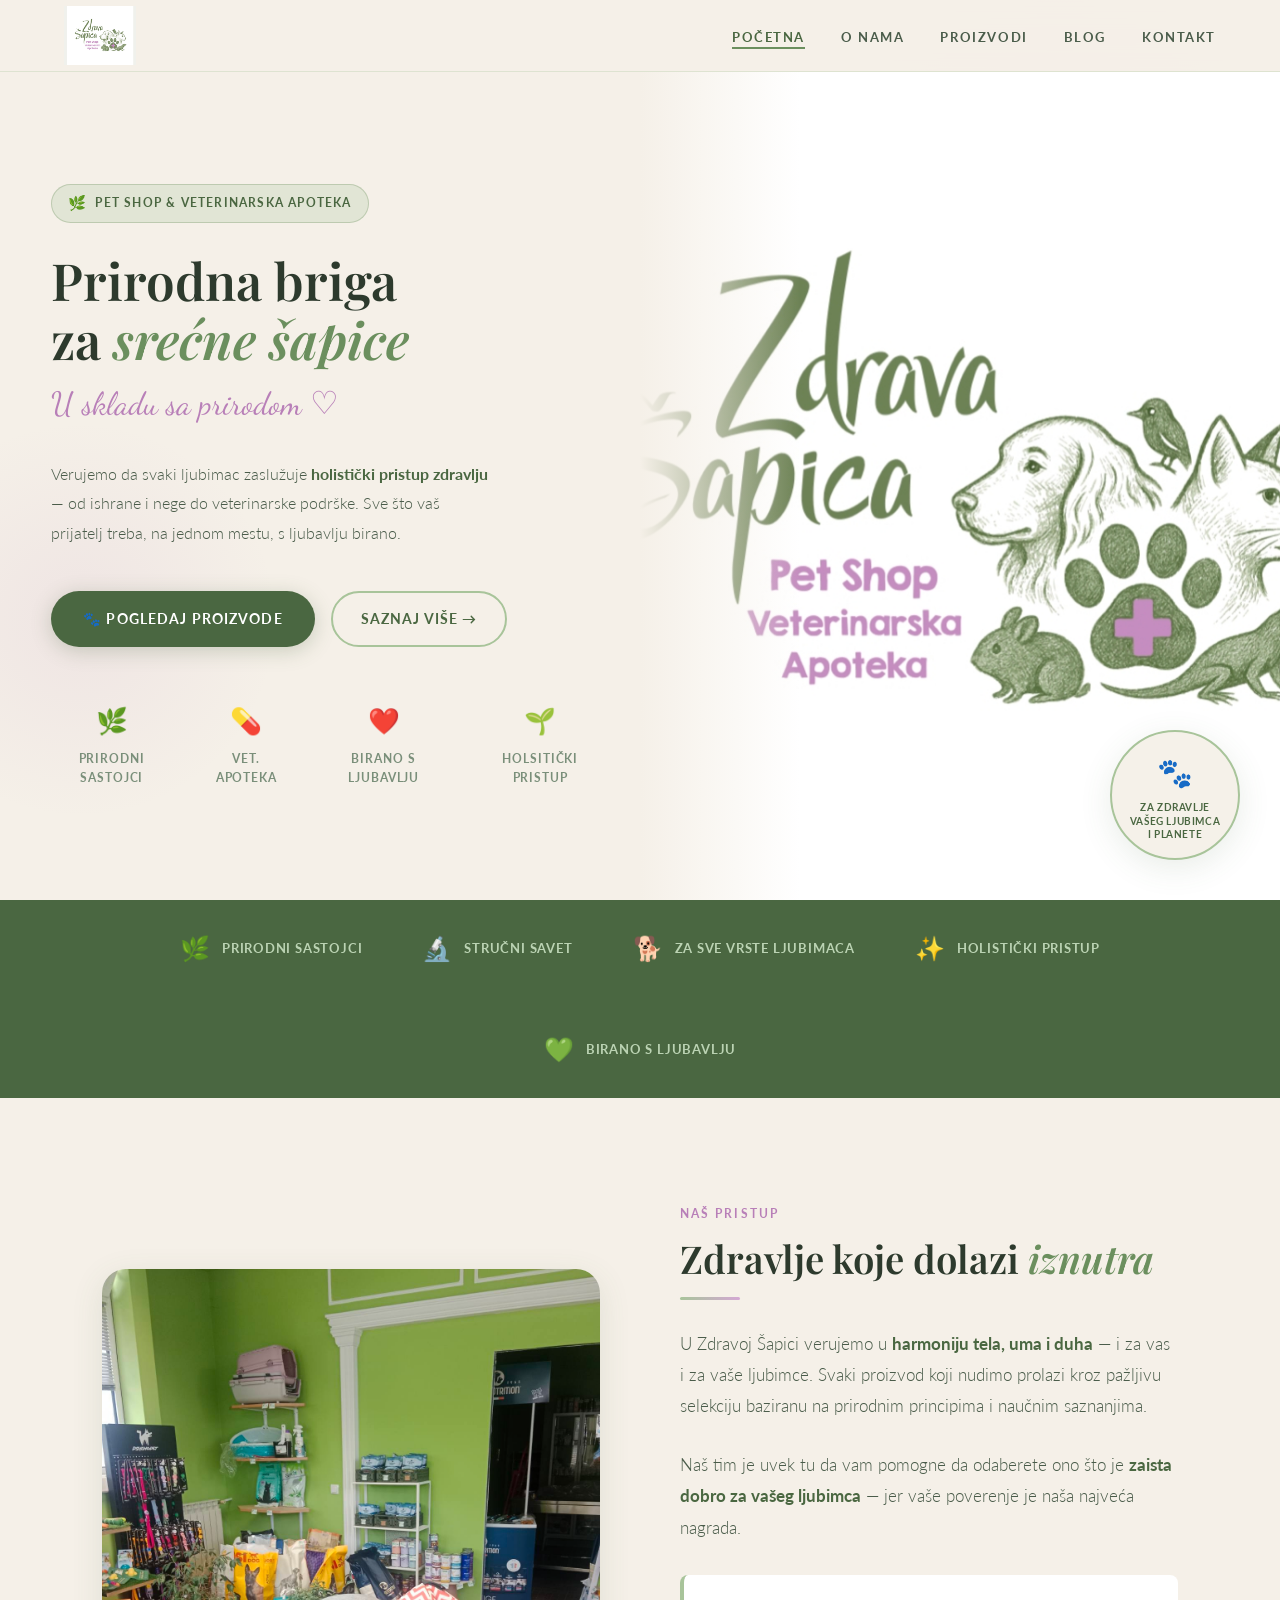
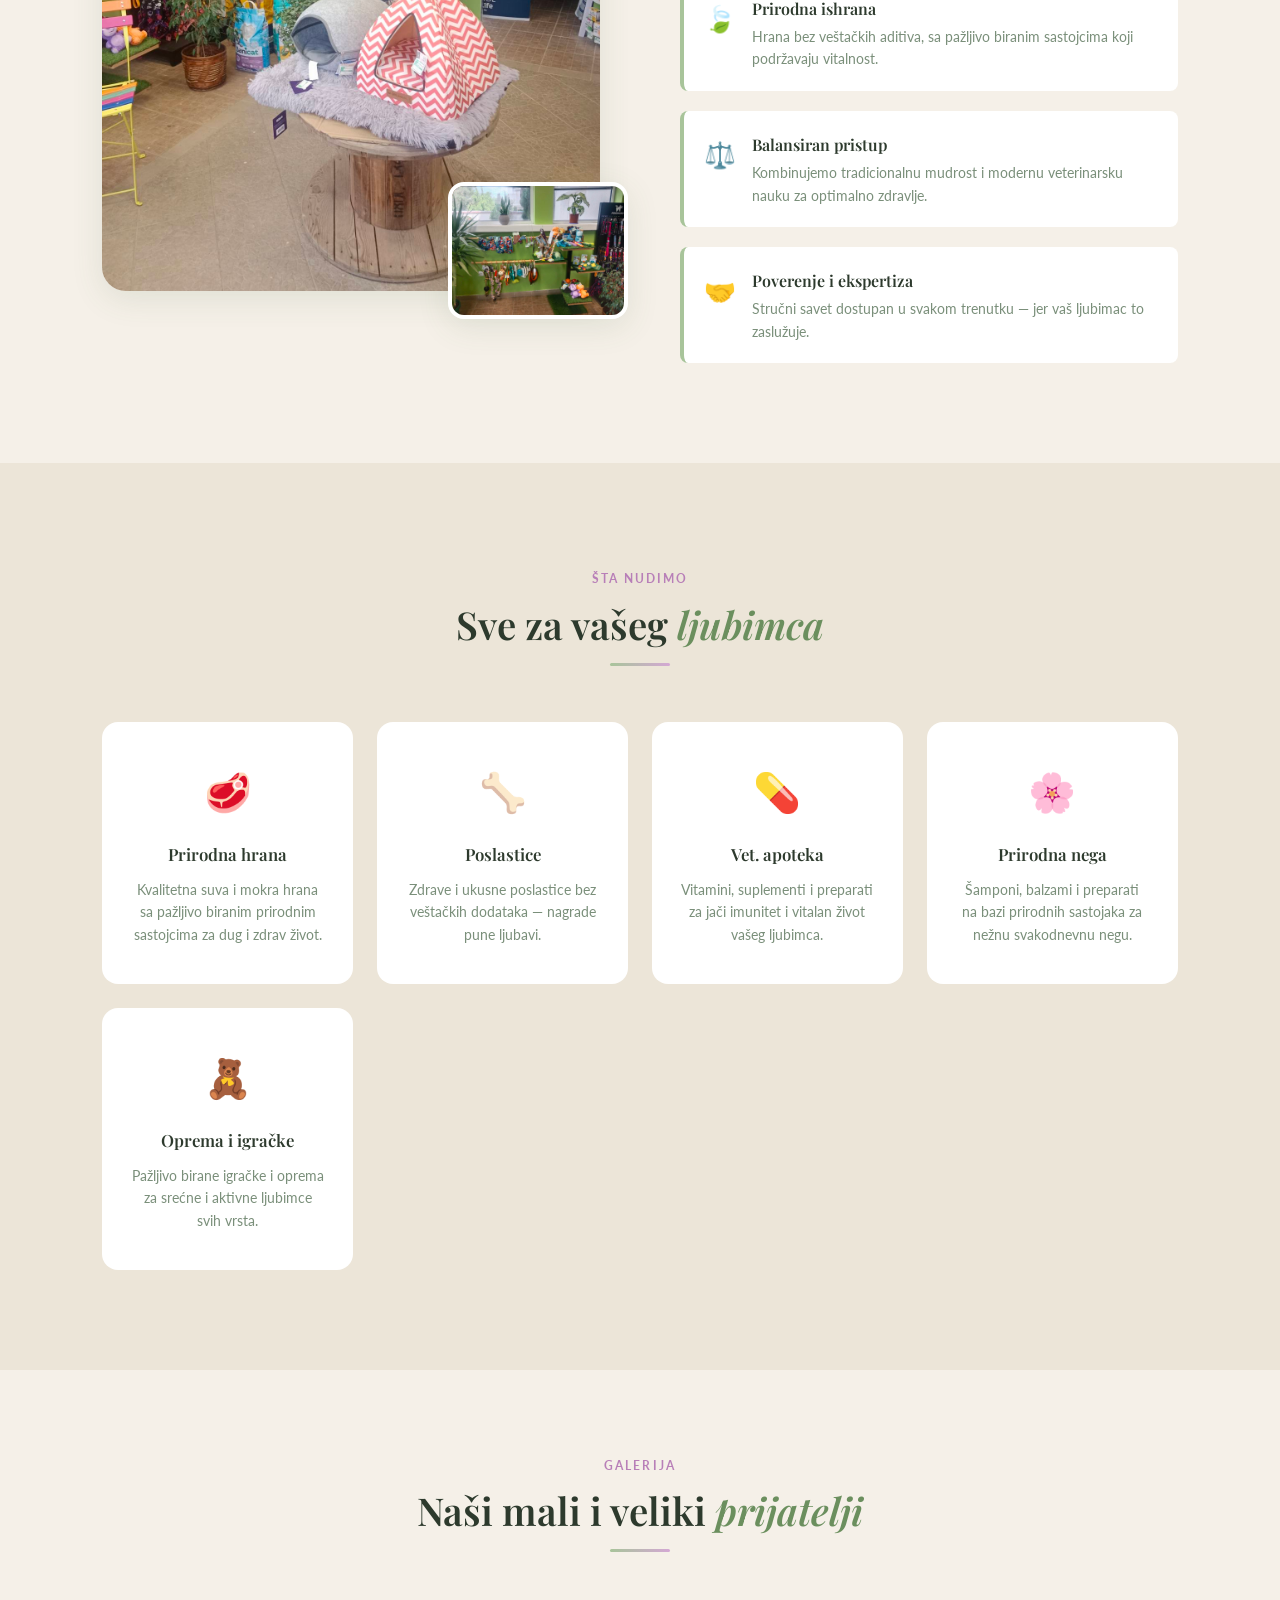
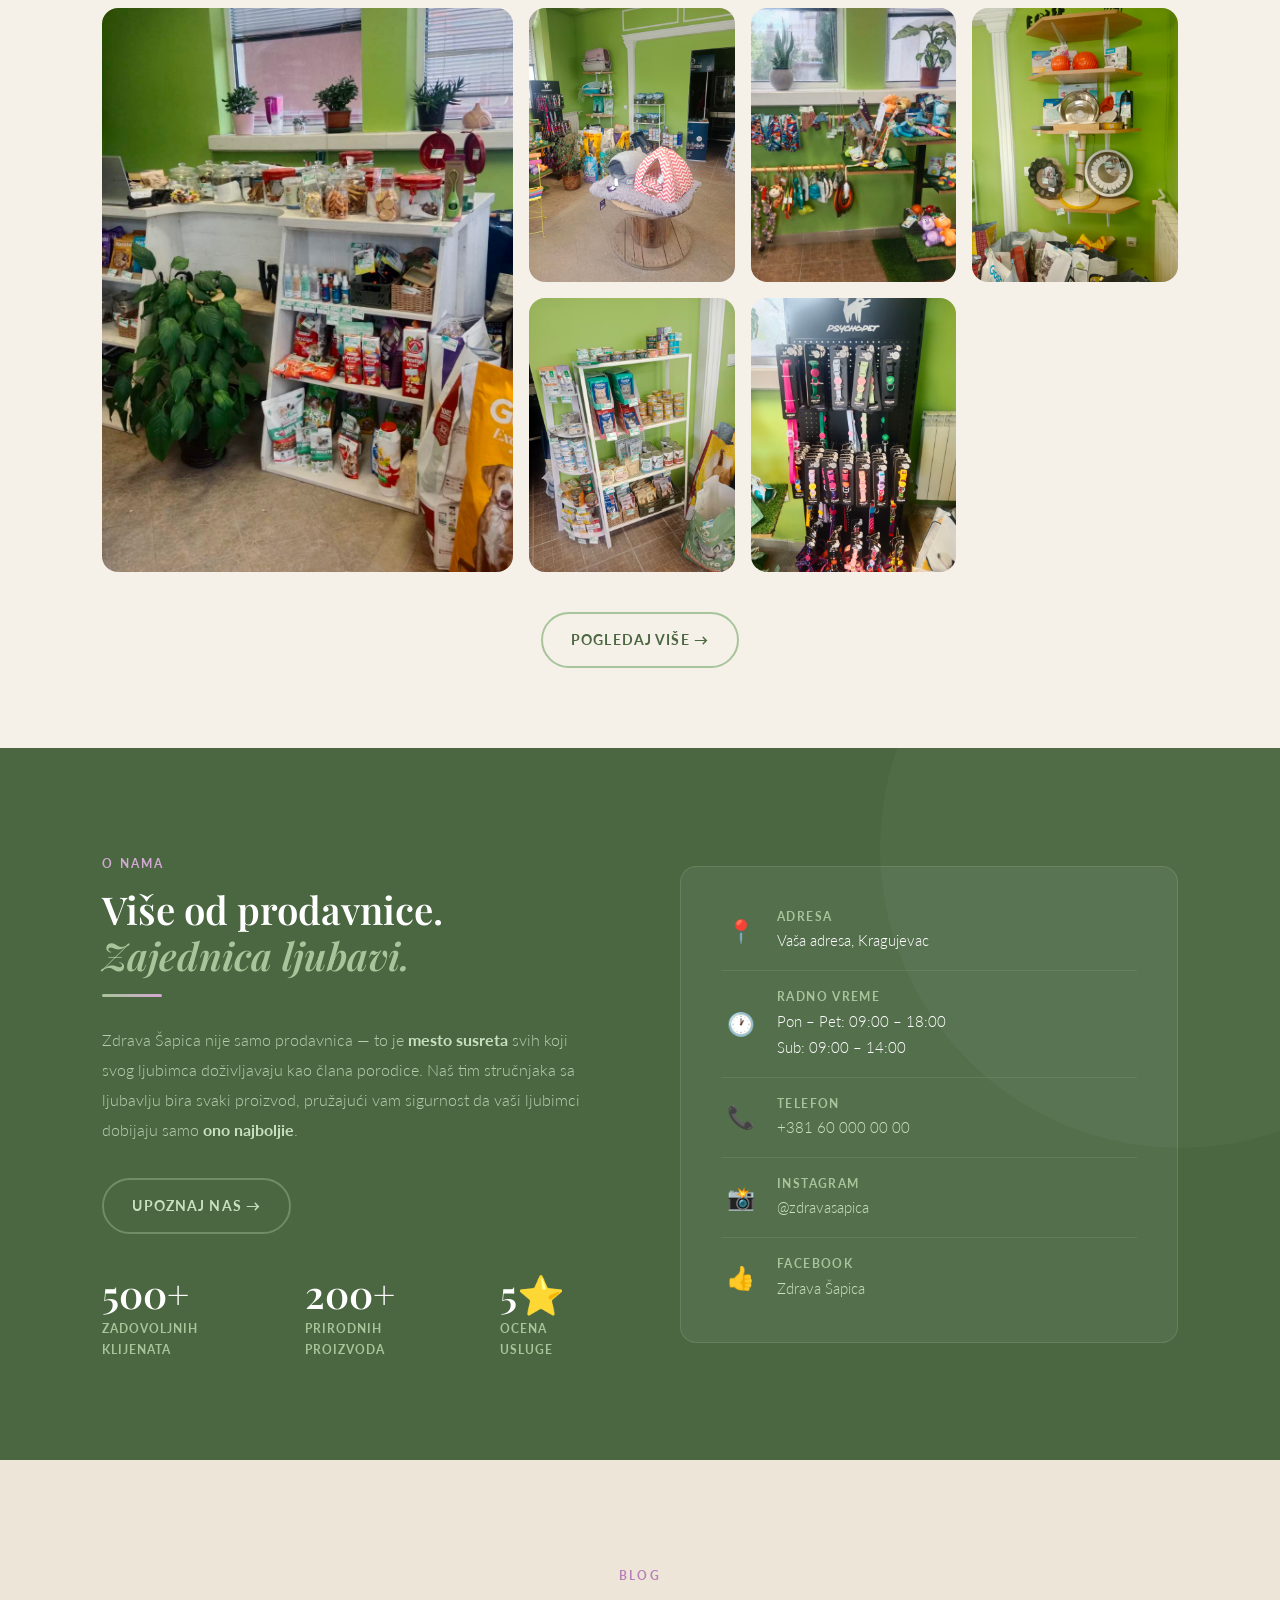
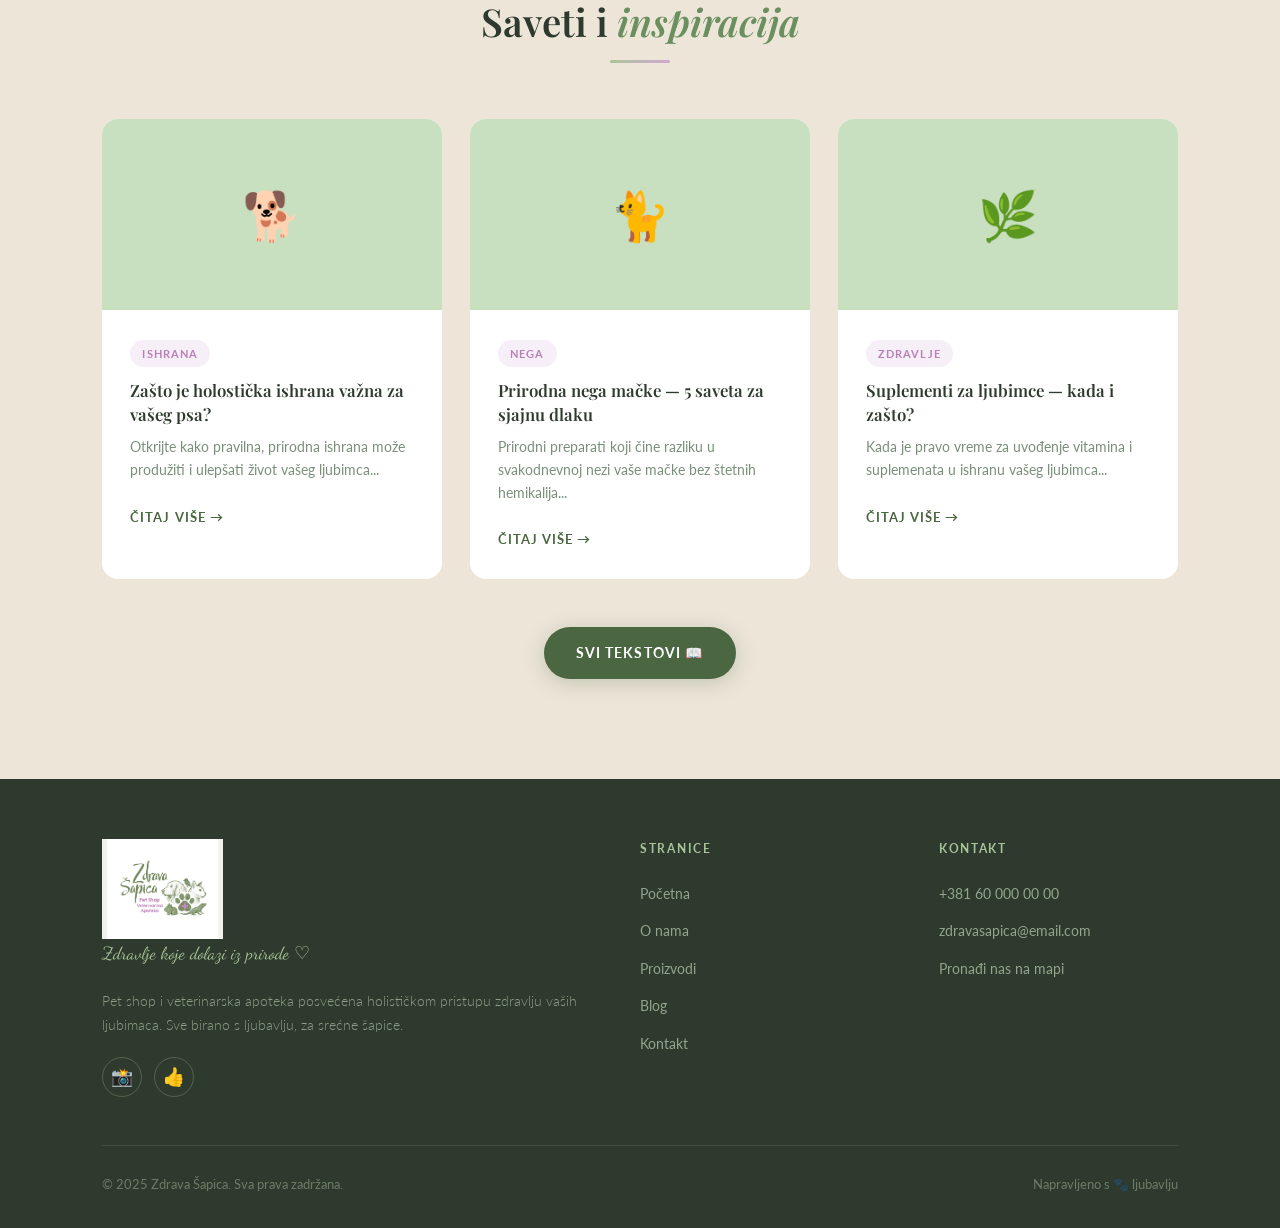
==== commit e09b6d59: "update sajta" ====
--- a/index.html
+++ b/index.html
@@ -53,7 +53,7 @@
       </div>
     </div>
     <div class="hero-right">
-      <img src="slike/slika1.jpeg" alt="Zdrava Šapica prodavnica" />
+      <img src="slike/logo.png" alt="Zdrava Šapica prodavnica" />
       <div class="hero-right-overlay"></div>
       <div class="hero-stamp">
         <div class="stamp-icon">🐾</div>
--- a/css/index.css
+++ b/css/index.css
@@ -41,7 +41,18 @@
     transition: box-shadow 0.3s;
   }
   nav.scrolled { box-shadow: var(--shadow); }
-  .nav-logo img { margin-top: 100px; height: 200px; width: auto;  }
+  .nav-logo img {
+    height: 60px;
+    width: auto;
+    object-fit: contain;
+    margin-top: 0;
+  }
+  
+  @media (max-width: 680px) {
+    .nav-logo img {
+      height: 42px;
+    }
+  }
   .nav-links {
     display: flex; gap: 36px; list-style: none;
   }
